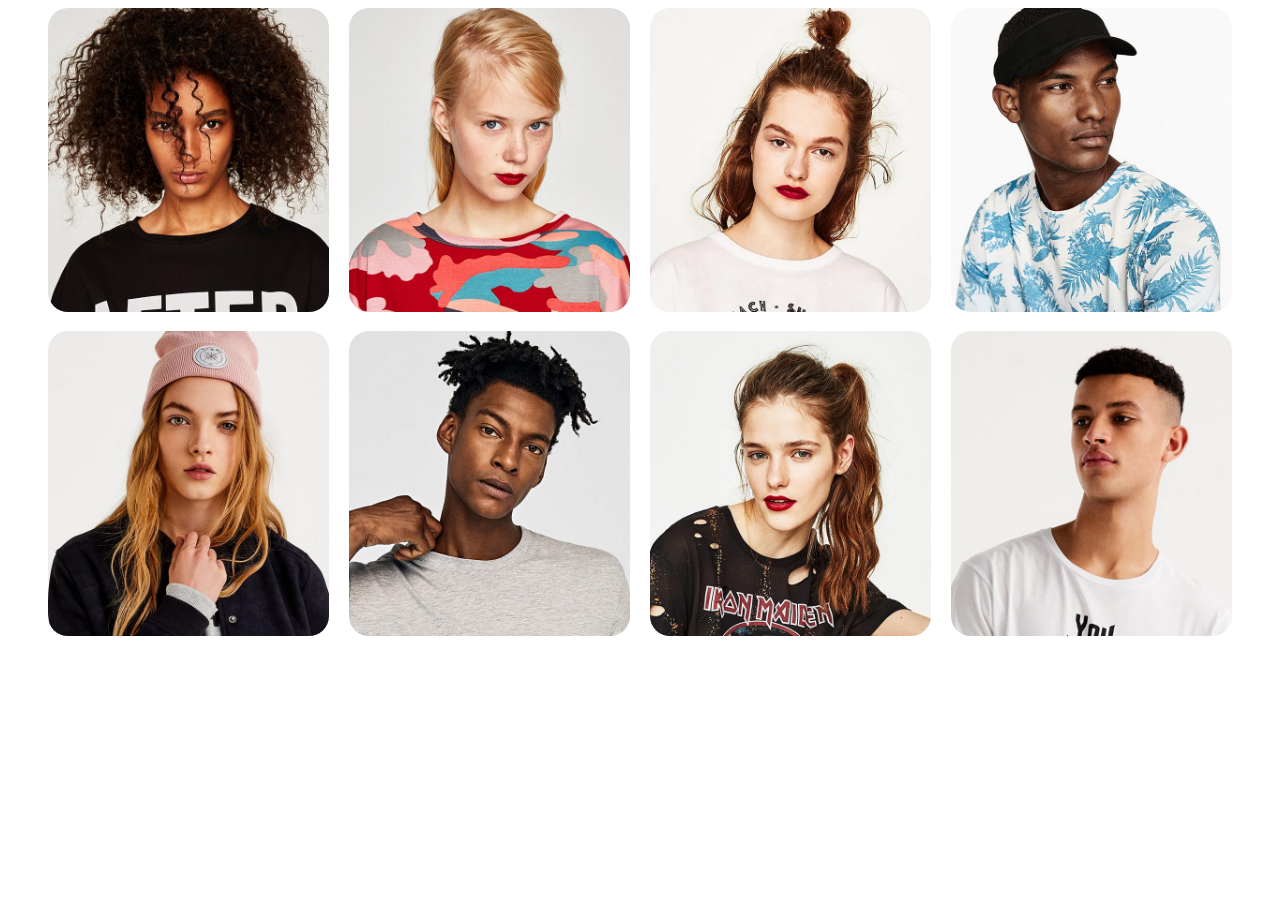
==== team1.html @ a5ee89fe "blog-section" ====
<!DOCTYPE html>
<html lang="en">
<head>
    <meta charset="UTF-8">
    <meta name="viewport" content="width=device-width, initial-scale=1.0">
    <title>Document</title>
    <!-- =========== grid css =========== -->
    <link rel="stylesheet" href="assets/css/grid.css">
    <!-- =========== style css ========== -->
    <link rel="stylesheet" href="assets/css/style.css">
</head>
<body>
    <section class="team-1">
        <div class="container">
            <div class="row">
                <div class="col-lg-3">
                        <div class="team-1__img">
                            <img src="assets/img/team-img1.jpg" alt="image">
                            <div class="team-1__overlay"></div>
                        </div>
                </div>
                <div class="col-lg-3">
                    <div class="team-1__img">
                        <img src="assets/img/team-img2.jpg" alt="image">
                        <div class="team-1__overlay"></div>
                    </div>
                </div>
                <div class="col-lg-3">
                    <div class="team-1__img">
                        <img src="assets/img/team-img3.jpg" alt="image">
                        <div class="team-1__overlay"></div>
                    </div>
                </div>
                <div class="col-lg-3">
                    <div class="team-1__img">
                        <img src="assets/img/team-img4.jpg" alt="image">
                        <div class="team-1__overlay"></div>
                    </div>
                </div>
                <div class="col-lg-3">
                    <div class="team-1__img">
                        <img src="assets/img/team-img5.jpg" alt="image">
                        <div class="team-1__overlay"></div>
                    </div>
                </div>
                <div class="col-lg-3">
                    <div class="team-1__img">
                        <img src="assets/img/team-img6.jpg" alt="image">
                        <div class="team-1__overlay"></div>
                    </div>
                </div>
                <div class="col-lg-3">
                    <div class="team-1__img">
                        <img src="assets/img/team-img7.jpg" alt="image">
                        <div class="team-1__overlay"></div>
                    </div>
                </div>
                <div class="col-lg-3">
                    <div class="team-1__img">
                        <img src="assets/img/team-img8.jpg" alt="image">
                        <div class="team-1__overlay"></div>
                    </div>
                </div>
            </div>
        </div>
    </section>

    <!-- Add your site or application content here  -->
    <!-- jquery min js -->
    <script src="assets/js/code.jquery.com_jquery-1.12.4.min.js"></script>
    <!-- =========== plugin js ========== -->
    <script src="assets/js/plugins.js"></script>
    <!-- =========== main js =========== -->
    <script src="assets/js/main.js"></script>
</body>
</html>
---- assets/css/grid.css ----
.container-fluid,.container{margin-left:auto;margin-right:auto;width:100%;padding-left:40px;padding-right:40px;box-sizing:border-box}.container{max-width:1470px}.row{margin-left:-10px;margin-right:-10px;box-sizing:border-box;font-size:0}.row>*{font-size:1rem}[class^=col-],[class*=" col-"]{display:inline-block;vertical-align:top;width:100%;min-height:1px;padding-left:10px;padding-right:10px;box-sizing:border-box}.col-1{width:8.3333333333%}.col-offset-1{margin-left:8.3333333333%}.col-2{width:16.6666666667%}.col-offset-2{margin-left:16.6666666667%}.col-3{width:25%}.col-offset-3{margin-left:25%}.col-4{width:33.3333333333%}.col-offset-4{margin-left:33.3333333333%}.col-5{width:41.6666666667%}.col-offset-5{margin-left:41.6666666667%}.col-6{width:50%}.col-offset-6{margin-left:50%}.col-7{width:58.3333333333%}.col-offset-7{margin-left:58.3333333333%}.col-8{width:66.6666666667%}.col-offset-8{margin-left:66.6666666667%}.col-9{width:75%}.col-offset-9{margin-left:75%}.col-10{width:83.3333333333%}.col-offset-10{margin-left:83.3333333333%}.col-11{width:91.6666666667%}.col-offset-11{margin-left:91.6666666667%}.col-12{width:100%}.col-offset-12{margin-left:100%}@media(min-width: 600px){.col-sm-offset-0{margin-left:0}.col-sm-1{width:8.3333333333%}.col-sm-offset-1{margin-left:8.3333333333%}.col-sm-2{width:16.6666666667%}.col-sm-offset-2{margin-left:16.6666666667%}.col-sm-3{width:25%}.col-sm-offset-3{margin-left:25%}.col-sm-4{width:33.3333333333%}.col-sm-offset-4{margin-left:33.3333333333%}.col-sm-5{width:41.6666666667%}.col-sm-offset-5{margin-left:41.6666666667%}.col-sm-6{width:50%}.col-sm-offset-6{margin-left:50%}.col-sm-7{width:58.3333333333%}.col-sm-offset-7{margin-left:58.3333333333%}.col-sm-8{width:66.6666666667%}.col-sm-offset-8{margin-left:66.6666666667%}.col-sm-9{width:75%}.col-sm-offset-9{margin-left:75%}.col-sm-10{width:83.3333333333%}.col-sm-offset-10{margin-left:83.3333333333%}.col-sm-11{width:91.6666666667%}.col-sm-offset-11{margin-left:91.6666666667%}.col-sm-12{width:100%}.col-sm-offset-12{margin-left:100%}}@media(min-width: 900px){.col-md-offset-0{margin-left:0}.col-md-1{width:8.3333333333%}.col-md-offset-1{margin-left:8.3333333333%}.col-md-2{width:16.6666666667%}.col-md-offset-2{margin-left:16.6666666667%}.col-md-3{width:25%}.col-md-offset-3{margin-left:25%}.col-md-4{width:33.3333333333%}.col-md-offset-4{margin-left:33.3333333333%}.col-md-5{width:41.6666666667%}.col-md-offset-5{margin-left:41.6666666667%}.col-md-6{width:50%}.col-md-offset-6{margin-left:50%}.col-md-7{width:58.3333333333%}.col-md-offset-7{margin-left:58.3333333333%}.col-md-8{width:66.6666666667%}.col-md-offset-8{margin-left:66.6666666667%}.col-md-9{width:75%}.col-md-offset-9{margin-left:75%}.col-md-10{width:83.3333333333%}.col-md-offset-10{margin-left:83.3333333333%}.col-md-11{width:91.6666666667%}.col-md-offset-11{margin-left:91.6666666667%}.col-md-12{width:100%}.col-md-offset-12{margin-left:100%}}@media(min-width: 1200px){.col-lg-offset-0{margin-left:0}.col-lg-1{width:8.3333333333%}.col-lg-offset-1{margin-left:8.3333333333%}.col-lg-2{width:16.6666666667%}.col-lg-offset-2{margin-left:16.6666666667%}.col-lg-3{width:25%}.col-lg-offset-3{margin-left:25%}.col-lg-4{width:33.3333333333%}.col-lg-offset-4{margin-left:33.3333333333%}.col-lg-5{width:41.6666666667%}.col-lg-offset-5{margin-left:41.6666666667%}.col-lg-6{width:50%}.col-lg-offset-6{margin-left:50%}.col-lg-7{width:58.3333333333%}.col-lg-offset-7{margin-left:58.3333333333%}.col-lg-8{width:66.6666666667%}.col-lg-offset-8{margin-left:66.6666666667%}.col-lg-9{width:75%}.col-lg-offset-9{margin-left:75%}.col-lg-10{width:83.3333333333%}.col-lg-offset-10{margin-left:83.3333333333%}.col-lg-11{width:91.6666666667%}.col-lg-offset-11{margin-left:91.6666666667%}.col-lg-12{width:100%}.col-lg-offset-12{margin-left:100%}}@media(min-width: 1800px){.col-xl-offset-0{margin-left:0}.col-xl-1{width:8.3333333333%}.col-xl-offset-1{margin-left:8.3333333333%}.col-xl-2{width:16.6666666667%}.col-xl-offset-2{margin-left:16.6666666667%}.col-xl-3{width:25%}.col-xl-offset-3{margin-left:25%}.col-xl-4{width:33.3333333333%}.col-xl-offset-4{margin-left:33.3333333333%}.col-xl-5{width:41.6666666667%}.col-xl-offset-5{margin-left:41.6666666667%}.col-xl-6{width:50%}.col-xl-offset-6{margin-left:50%}.col-xl-7{width:58.3333333333%}.col-xl-offset-7{margin-left:58.3333333333%}.col-xl-8{width:66.6666666667%}.col-xl-offset-8{margin-left:66.6666666667%}.col-xl-9{width:75%}.col-xl-offset-9{margin-left:75%}.col-xl-10{width:83.3333333333%}.col-xl-offset-10{margin-left:83.3333333333%}.col-xl-11{width:91.6666666667%}.col-xl-offset-11{margin-left:91.6666666667%}.col-xl-12{width:100%}.col-xl-offset-12{margin-left:100%}}
---- assets/css/style.css ----
.team-1__img {
  position: relative;
  margin-bottom: 15px !important; }
  .team-1__img img {
    border-radius: 20px;
    width: 100% !important; }

.team-1__overlay {
  position: absolute;
  background-color: rgba(72, 27, 174, 0.7);
  border-radius: 20px;
  display: block;
  left: 0;
  top: 0;
  bottom: 0;
  right: 0;
  width: 100%;
  height: 100%;
  z-index: 10;
  opacity: 0;
  transition: opacity .5s; }

.team-1__img:hover .team-1__overlay {
  opacity: 0.5; }

.blog__post__item {
  position: relative;
  transition: .3s; }
  .blog__post__item__img {
    position: relative; }
  .blog__post__item:hover:before {
    opacity: 0.9;
    visibility: visible;
    width: 100%; }
  .blog__post__item__content {
    position: absolute;
    left: 0;
    right: 0;
    top: 50%;
    transform: translateY(-50%);
    padding: 50px;
    z-index: 5;
    text-align: center;
    visibility: hidden; }

.blog__post__item:hover .blog__post__item__content {
  visibility: visible; }

.team-content {
  text-align: center;
  margin-top: -5px;
  padding: 20px; }

.team__name h1 {
  font-size: 2.5em;
  font-weight: 600; }

.team__job span {
  font-size: 1.3rem; }

.blog__icon {
  display: flex;
  text-align: center;
  justify-content: center;
  gap: 10px;
  transition: 0.5s; }

.blog__icon a {
  border-radius: 50%;
  height: 35px;
  width: 35px;
  color: #481bae;
  background-color: #fff;
  display: flex;
  align-items: center;
  justify-content: center;
  transition: .3s;
  text-decoration: none; }

.blog__icon a:hover {
  background-color: #481bae;
  color: #fff; }

.blog__post__item__img:before {
  background-image: linear-gradient(to left, transparent 0%, #111111 100%);
  position: absolute;
  width: 0;
  height: 100%;
  bottom: 0;
  content: '';
  z-index: 2;
  transition: all 0.3s;
  opacity: 0;
  visibility: hidden; }

.blog__post__item__img:hover:before {
  opacity: 0.9;
  visibility: visible;
  width: 100%; }

.blog3__post__item {
  position: relative;
  overflow: hidden; }
  .blog3__post__item__img {
    position: relative; }
  .blog3__post__item__content {
    position: absolute;
    left: 0;
    right: 0;
    top: 0;
    opacity: 0;
    background-color: #222;
    color: #fff;
    transition: all 0.5s;
    transform: translateY(100%);
    height: 100%;
    display: flex;
    flex-direction: column;
    justify-content: center; }
  .blog3__post__item__caption {
    padding: 20px; }
  .blog3__post__item:hover .blog3__post__item__content {
    opacity: 1;
    transform: translateY(0); }
  .blog3__post__item__category {
    margin-bottom: 15px;
    justify-content: flex-start; }
    .blog3__post__item__category a {
      font-size: 14px;
      color: #2f2f2f;
      text-decoration: none;
      font-weight: 400; }
  .blog3__post__item__title {
    line-height: 28px;
    color: #fff;
    margin-bottom: 15px;
    font-size: 19px;
    font-weight: 700;
    text-decoration: none;
    margin-left: 50px; }
    .blog3__post__item__title h3 {
      text-decoration: none; }
  .blog3__post__item__date span {
    color: #fff;
    font-size: 16px;
    font-weight: 400;
    margin-left: 50px;
    margin-bottom: 10px; }

.blog__i {
  display: flex;
  text-align: center;
  justify-content: center;
  gap: 10px;
  transition: 0.5s;
  margin-top: 20px;
  margin-right: 30px; }

.blog__i a {
  border-radius: 50%;
  height: 35px;
  width: 35px;
  color: #481bae;
  background-color: #fff;
  display: flex;
  align-items: center;
  justify-content: center;
  transition: .3s;
  text-decoration: none; }

.blog__i a:hover {
  background-color: #481bae;
  color: #fff; }

.owl-dots {
  display: flex;
  align-items: center;
  justify-content: center;
  gap: 8px;
  position: absolute;
  left: 50%; }

.owl-dot.active {
  background-color: #222 !important; }

.blog .owl-dot {
  width: 15px;
  height: 15px;
  background-color: #ddd;
  display: inline-block;
  border-radius: 100%;
  cursor: pointer;
  margin: 0 2px; }

.swiper-pagination-bullet {
  width: 15px;
  height: 15px; }

.swiper.amySwiper.swiper-initialized.swiper-horizontal.swiper-backface-hidden {
  padding-bottom: 50px; }

.team4 {
  padding: 80px 0; }
  .team4 [class^="col-"],
  .team4 [class*=" col-"] {
    padding-left: 0;
    padding-right: 0; }

.team4__item {
  border: 1px solid #ddd;
  transition: 0.3s;
  background-color: #fff; }
  .team4__item__main {
    padding: 30px 25px; }
  .team4__item__img {
    width: 98px;
    height: 98px;
    border-radius: 100%;
    margin: 0 auto 20px;
    overflow: hidden; }
    .team4__item__img img {
      width: 100%; }
  .team4__item__name h1 {
    font-size: 18px;
    color: #313435;
    font-weight: 500;
    line-height: 1.4;
    margin: 0;
    text-align: center; }
  .team4__item__job {
    text-align: center; }
    .team4__item__job span {
      font-weight: 300;
      color: #6f808a;
      font-size: 14px;
      line-height: 26px;
      text-align: center;
      margin-bottom: 10px; }
  .team4__item__icon {
    display: flex;
    text-align: center;
    justify-content: center;
    gap: 10px;
    transition: 0.4s;
    margin-top: 15px;
    opacity: 0; }
    .team4__item__icon a {
      border-radius: 50%;
      height: 35px;
      width: 35px;
      color: #481bae;
      background-color: #e2e2e2;
      display: flex;
      align-items: center;
      justify-content: center;
      transition: 0.3s;
      text-decoration: none; }
      .team4__item__icon a:hover {
        background-color: #481bae;
        color: #fff; }
  .team4__item:hover .team4__item__icon {
    opacity: 1; }

.team4__item:hover {
  z-index: 999;
  position: relative;
  transform: scale(1.1);
  box-shadow: 0 8px 50px rgba(0, 0, 0, 0.2);
  transition: box-shadow 0.2s ease, transform 0.2s ease, z-index 0s 0.2s ease; }
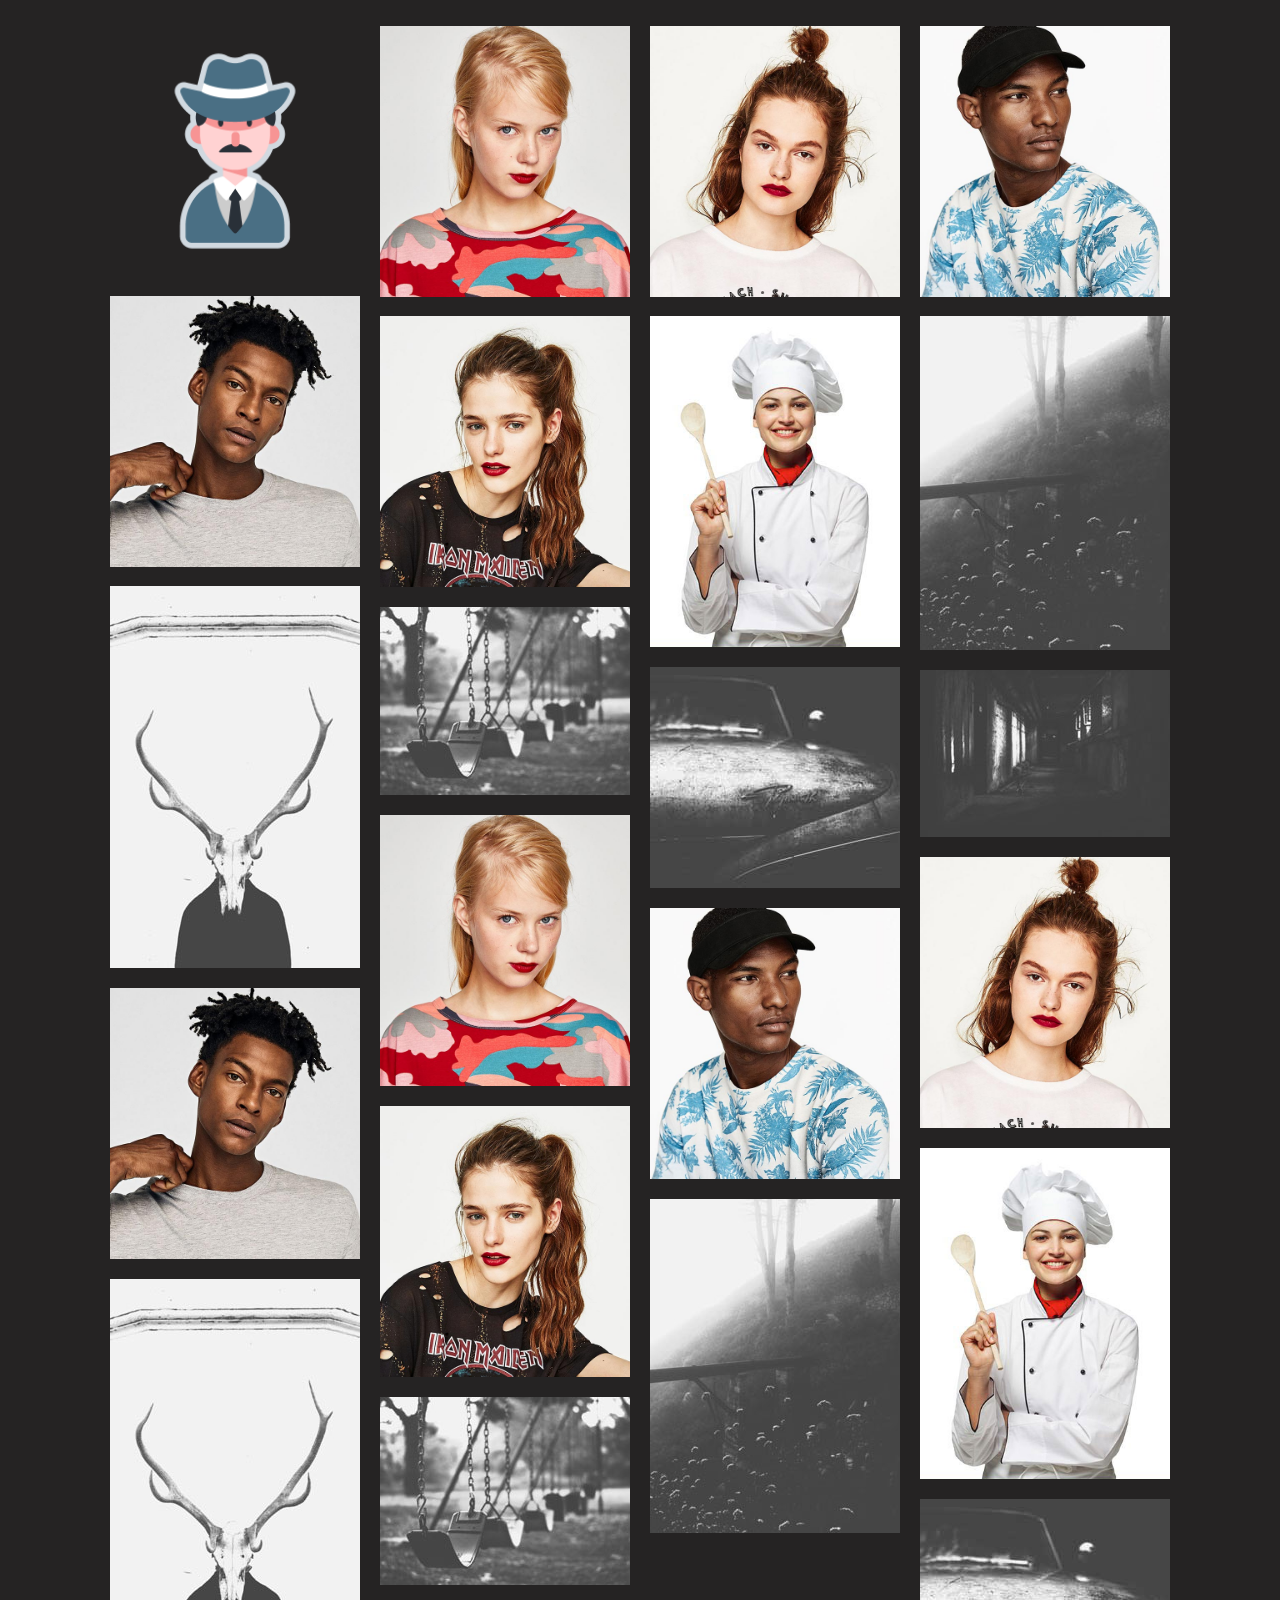
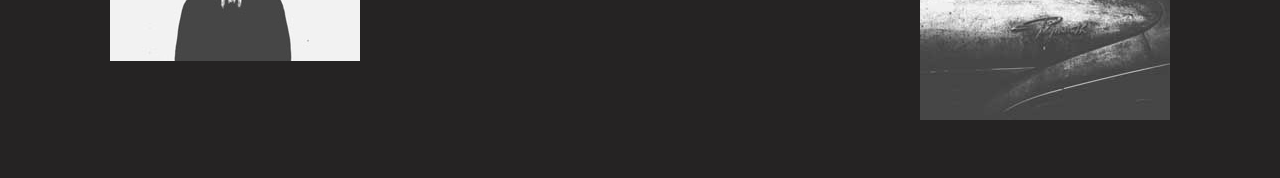
==== commit 498f70b3: "updat-file" ====
--- a/team1.html
+++ b/team1.html
@@ -1,76 +1,472 @@
-<!DOCTYPE html>
-<html lang="en">
-<head>
-    <meta charset="UTF-8">
-    <meta name="viewport" content="width=device-width, initial-scale=1.0">
-    <title>Document</title>
-    <!-- =========== grid css =========== -->
-    <link rel="stylesheet" href="assets/css/grid.css">
-    <!-- =========== style css ========== -->
-    <link rel="stylesheet" href="assets/css/style.css">
-</head>
-<body>
-    <section class="team-1">
-        <div class="container">
-            <div class="row">
-                <div class="col-lg-3">
-                        <div class="team-1__img">
-                            <img src="assets/img/team-img1.jpg" alt="image">
-                            <div class="team-1__overlay"></div>
-                        </div>
-                </div>
-                <div class="col-lg-3">
-                    <div class="team-1__img">
-                        <img src="assets/img/team-img2.jpg" alt="image">
-                        <div class="team-1__overlay"></div>
-                    </div>
-                </div>
-                <div class="col-lg-3">
-                    <div class="team-1__img">
-                        <img src="assets/img/team-img3.jpg" alt="image">
-                        <div class="team-1__overlay"></div>
-                    </div>
-                </div>
-                <div class="col-lg-3">
-                    <div class="team-1__img">
-                        <img src="assets/img/team-img4.jpg" alt="image">
-                        <div class="team-1__overlay"></div>
-                    </div>
-                </div>
-                <div class="col-lg-3">
-                    <div class="team-1__img">
-                        <img src="assets/img/team-img5.jpg" alt="image">
-                        <div class="team-1__overlay"></div>
-                    </div>
-                </div>
-                <div class="col-lg-3">
-                    <div class="team-1__img">
-                        <img src="assets/img/team-img6.jpg" alt="image">
-                        <div class="team-1__overlay"></div>
-                    </div>
-                </div>
-                <div class="col-lg-3">
-                    <div class="team-1__img">
-                        <img src="assets/img/team-img7.jpg" alt="image">
-                        <div class="team-1__overlay"></div>
-                    </div>
-                </div>
-                <div class="col-lg-3">
-                    <div class="team-1__img">
-                        <img src="assets/img/team-img8.jpg" alt="image">
-                        <div class="team-1__overlay"></div>
-                    </div>
-                </div>
-            </div>
-        </div>
-    </section>
-
-    <!-- Add your site or application content here  -->
-    <!-- jquery min js -->
-    <script src="assets/js/code.jquery.com_jquery-1.12.4.min.js"></script>
-    <!-- =========== plugin js ========== -->
-    <script src="assets/js/plugins.js"></script>
-    <!-- =========== main js =========== -->
-    <script src="assets/js/main.js"></script>
-</body>
-</html>+<!DOCTYPE html>
+<html lang="en" class="no-js">
+
+<head>
+	<meta charset="UTF-8" />
+	<meta http-equiv="X-UA-Compatible" content="IE=edge">
+	<meta name="viewport" content="width=device-width, initial-scale=1">
+	<title>Image Grid Effects | Demo 2 | Codrops</title>
+	<meta name="description" content="Effect inspiration for opening an image grid item." />
+	<meta name="keywords" content="image grid, effect, inspiration, css, javascript, animation, masonry" />
+	<meta name="author" content="Codrops" />
+	<link rel="shortcut icon" href="favicon.ico">
+	<link rel="stylesheet" type="text/css" href="popup/css/normalize.css" />
+	<link rel="stylesheet" type="text/css" href="popup/fonts/font-awesome-4.3.0/css/font-awesome.min.css" />
+	<link rel="stylesheet" type="text/css" href="popup/css/demo.css" />
+	<link rel="stylesheet" type="text/css" href="popup/css/style2.css" />
+	<script src="popup/js/modernizr-custom.js"></script>
+</head>
+
+<body>
+	
+	<div class="content">
+		<div class="grid">
+			<div class="grid__item" data-size="1280x857">
+				<a href="assets/img/team1.png" class="img-wrap"><img src="assets/img/team1.png" alt="img06" />
+					<div class="description description--grid">
+						<h3>Mother's Love</h3>
+						<p>Every time you drink a glass of milk or eat a piece of cheese, you harm a mother. Please go vegan. <em>&mdash; Gary L. Francione</em></p>
+						<div class="details">
+							<ul>
+								<li><i class="icon icon-camera"></i><span>Canon PowerShot S95</span></li>
+								<li><i class="icon icon-focal_length"></i><span>22.5mm</span></li>
+								<li><i class="icon icon-aperture"></i><span>&fnof;/5.6</span></li>
+								<li><i class="icon icon-exposure_time"></i><span>1/1000</span></li>
+								<li><i class="icon icon-iso"></i><span>80</span></li>
+							</ul>
+						</div>
+					</div>
+				</a>
+			</div>
+			<div class="grid__item" data-size="1280x1280">
+				<a href="assets/img/team-img2.jpg" class="img-wrap"><img src="assets/img/team-img2.jpg" alt="img07" />
+					<div class="description description--grid">
+						<h3>Silent Killer</h3>
+						<p>Cows’ milk protein may be the single most significant chemical carcinogen to which humans are exposed. <em>&mdash; T. Colin Campbell</em></p>
+						<div class="details">
+							<ul>
+								<li><i class="icon icon-camera"></i><span>Canon PowerShot S95</span></li>
+								<li><i class="icon icon-focal_length"></i><span>22.5mm</span></li>
+								<li><i class="icon icon-aperture"></i><span>&fnof;/5.6</span></li>
+								<li><i class="icon icon-exposure_time"></i><span>1/1000</span></li>
+								<li><i class="icon icon-iso"></i><span>80</span></li>
+							</ul>
+						</div>
+					</div>
+				</a>
+			</div>
+			<div class="grid__item" data-size="1280x853">
+				<a href="assets/img/team-img3.jpg" class="img-wrap"><img src="assets/img/team-img3.jpg" alt="img08" />
+					<div class="description description--grid">
+						<h3>Senseless Suffering</h3>
+						<p>The question is not, 'Can they reason?' nor, 'Can they talk?' but rather, 'Can they suffer?' <em>&mdash; Jeremy Bentham</em></p>
+						<div class="details">
+							<ul>
+								<li><i class="icon icon-camera"></i><span>Canon PowerShot S95</span></li>
+								<li><i class="icon icon-focal_length"></i><span>22.5mm</span></li>
+								<li><i class="icon icon-aperture"></i><span>&fnof;/5.6</span></li>
+								<li><i class="icon icon-exposure_time"></i><span>1/1000</span></li>
+								<li><i class="icon icon-iso"></i><span>80</span></li>
+							</ul>
+						</div>
+					</div>
+				</a>
+			</div>
+			<div class="grid__item" data-size="865x1280">
+				<a href="assets/img/team-img4.jpg" class="img-wrap"><img src="assets/img/team-img4.jpg" alt="img09" />
+					<div class="description description--grid">
+						<h3>Rabbit Intelligence</h3>
+						<p>If a rabbit defined intelligence the way man does, then the most intelligent animal would be a rabbit, followed by the animal most willing to obey the commands of a rabbit. <em>&mdash; Robert Brault</em></p>
+						<div class="details">
+							<ul>
+								<li><i class="icon icon-camera"></i><span>Canon PowerShot S95</span></li>
+								<li><i class="icon icon-focal_length"></i><span>22.5mm</span></li>
+								<li><i class="icon icon-aperture"></i><span>&fnof;/5.6</span></li>
+								<li><i class="icon icon-exposure_time"></i><span>1/1000</span></li>
+								<li><i class="icon icon-iso"></i><span>80</span></li>
+							</ul>
+						</div>
+					</div>
+				</a>
+			</div>
+			<div class="grid__item" data-size="1280x1280">
+				<a href="assets/img/team-img6.jpg" class="img-wrap"><img src="assets/img/team-img6.jpg" alt="img10" />
+					<div class="description description--grid">
+						<h3>Friendly Terms</h3>
+						<p>Man is the only animal that can remain on friendly terms with the victims he intends to eat until he eats them. <em>&mdash; Samuel Butler</em></p>
+						<div class="details">
+							<ul>
+								<li><i class="icon icon-camera"></i><span>Canon PowerShot S95</span></li>
+								<li><i class="icon icon-focal_length"></i><span>22.5mm</span></li>
+								<li><i class="icon icon-aperture"></i><span>&fnof;/5.6</span></li>
+								<li><i class="icon icon-exposure_time"></i><span>1/1000</span></li>
+								<li><i class="icon icon-iso"></i><span>80</span></li>
+							</ul>
+						</div>
+					</div>
+				</a>
+			</div>
+			<div class="grid__item" data-size="1280x850">
+				<a href="assets/img/team-img7.jpg" class="img-wrap"><img src="assets/img/team-img7.jpg" alt="img11" />
+					<div class="description description--grid">
+						<h3>Murder of Men</h3>
+						<p>The time will come when men such as I will look upon the murder of animals as they now look upon the murder of men.<em>&mdash; Leonardo Da Vinci</em></p>
+						<div class="details">
+							<ul>
+								<li><i class="icon icon-camera"></i><span>Canon PowerShot S95</span></li>
+								<li><i class="icon icon-focal_length"></i><span>22.5mm</span></li>
+								<li><i class="icon icon-aperture"></i><span>&fnof;/5.6</span></li>
+								<li><i class="icon icon-exposure_time"></i><span>1/1000</span></li>
+								<li><i class="icon icon-iso"></i><span>80</span></li>
+							</ul>
+						</div>
+					</div>
+				</a>
+			</div>
+			<div class="grid__item" data-size="1280x853">
+				<a href="assets/img/team5-img2.jpg" class="img-wrap"><img src="assets/img/team5-img2.jpg" alt="img01" />
+					<div class="description description--grid">
+						<h3>Highest Ethics</h3>
+						<p>Non-violence leads to the highest ethics, which is the goal of all evolution. Until we stop harming all other living beings, we are still savages <em>&mdash; Thomas Edison</em></p>
+						<div class="details">
+							<ul>
+								<li><i class="icon icon-camera"></i><span>Canon PowerShot S95</span></li>
+								<li><i class="icon icon-focal_length"></i><span>22.5mm</span></li>
+								<li><i class="icon icon-aperture"></i><span>&fnof;/5.6</span></li>
+								<li><i class="icon icon-exposure_time"></i><span>1/1000</span></li>
+								<li><i class="icon icon-iso"></i><span>80</span></li>
+							</ul>
+						</div>
+					</div>
+				</a>
+			</div>
+			<div class="grid__item" data-size="958x1280">
+				<a href="img/original/2.jpg" class="img-wrap"><img src="img/thumbs/2.jpg" alt="img02" />
+					<div class="description description--grid">
+						<h3>Pleasure, Amusement &amp; Convenience</h3>
+						<p>We do not need to eat animals, wear animals, or use animals for entertainment purposes, and our only defense of these uses is our pleasure, amusement, and convenience.<em>&mdash; Gary L. Francione</em></p>
+						<div class="details">
+							<ul>
+								<li><i class="icon icon-camera"></i><span>Canon PowerShot S95</span></li>
+								<li><i class="icon icon-focal_length"></i><span>22.5mm</span></li>
+								<li><i class="icon icon-aperture"></i><span>&fnof;/5.6</span></li>
+								<li><i class="icon icon-exposure_time"></i><span>1/1000</span></li>
+								<li><i class="icon icon-iso"></i><span>80</span></li>
+							</ul>
+						</div>
+					</div>
+				</a>
+			</div>
+			<div class="grid__item" data-size="837x1280">
+				<a href="img/original/3.jpg" class="img-wrap"><img src="img/thumbs/3.jpg" alt="img03" />
+					<div class="description description--grid">
+						<h3>Dinner</h3>
+						<p>We all love animals. Why do we call some 'pets' and others 'dinner'? <em>&mdash; K.D. Lang</em></p>
+						<div class="details">
+							<ul>
+								<li><i class="icon icon-camera"></i><span>Canon PowerShot S95</span></li>
+								<li><i class="icon icon-focal_length"></i><span>22.5mm</span></li>
+								<li><i class="icon icon-aperture"></i><span>&fnof;/5.6</span></li>
+								<li><i class="icon icon-exposure_time"></i><span>1/1000</span></li>
+								<li><i class="icon icon-iso"></i><span>80</span></li>
+							</ul>
+						</div>
+					</div>
+				</a>
+			</div>
+			<div class="grid__item" data-size="1280x961">
+				<a href="img/original/4.jpg" class="img-wrap"><img src="img/thumbs/4.jpg" alt="img04" />
+					<div class="description description--grid">
+						<h3>Appetite or Suffering?</h3>
+						<p>Could you look an animal in the eyes and say to it, 'My appetite is more important than your suffering'? <em>&mdash; Moby</em></p>
+						<div class="details">
+							<ul>
+								<li><i class="icon icon-camera"></i><span>Canon PowerShot S95</span></li>
+								<li><i class="icon icon-focal_length"></i><span>22.5mm</span></li>
+								<li><i class="icon icon-aperture"></i><span>&fnof;/5.6</span></li>
+								<li><i class="icon icon-exposure_time"></i><span>1/1000</span></li>
+								<li><i class="icon icon-iso"></i><span>80</span></li>
+							</ul>
+						</div>
+					</div>
+				</a>
+			</div>
+			<div class="grid__item" data-size="1280x1131">
+				<a href="img/original/5.jpg" class="img-wrap"><img src="img/thumbs/5.jpg" alt="img05" />
+					<div class="description description--grid">
+						<h3>The Corpse</h3>
+						<p>Recognize meat for what it really is: the antibiotic- and pesticide-laden corpse of a tortured animal. <em>&mdash; Ingrid Newkirk</em></p>
+						<div class="details">
+							<ul>
+								<li><i class="icon icon-camera"></i><span>Canon PowerShot S95</span></li>
+								<li><i class="icon icon-focal_length"></i><span>22.5mm</span></li>
+								<li><i class="icon icon-aperture"></i><span>&fnof;/5.6</span></li>
+								<li><i class="icon icon-exposure_time"></i><span>1/1000</span></li>
+								<li><i class="icon icon-iso"></i><span>80</span></li>
+							</ul>
+						</div>
+					</div>
+				</a>
+			</div>
+			<div class="grid__item" data-size="1280x857">
+				<a href="img/original/6.jpg" class="img-wrap"><img src="img/thumbs/6.jpg" alt="img06" />
+					<div class="description description--grid">
+						<h3>Mother's Love</h3>
+						<p>Every time you drink a glass of milk or eat a piece of cheese, you harm a mother. Please go vegan. <em>&mdash; Gary L. Francione</em></p>
+						<div class="details">
+							<ul>
+								<li><i class="icon icon-camera"></i><span>Canon PowerShot S95</span></li>
+								<li><i class="icon icon-focal_length"></i><span>22.5mm</span></li>
+								<li><i class="icon icon-aperture"></i><span>&fnof;/5.6</span></li>
+								<li><i class="icon icon-exposure_time"></i><span>1/1000</span></li>
+								<li><i class="icon icon-iso"></i><span>80</span></li>
+							</ul>
+						</div>
+					</div>
+				</a>
+			</div>
+			<div class="grid__item" data-size="1280x1280">
+				<a href="assets/img/team-img2.jpg" class="img-wrap"><img src="assets/img/team-img2.jpg" alt="img07" />
+					<div class="description description--grid">
+						<h3>Silent Killer</h3>
+						<p>Cows’ milk protein may be the single most significant chemical carcinogen to which humans are exposed. <em>&mdash; T. Colin Campbell</em></p>
+						<div class="details">
+							<ul>
+								<li><i class="icon icon-camera"></i><span>Canon PowerShot S95</span></li>
+								<li><i class="icon icon-focal_length"></i><span>22.5mm</span></li>
+								<li><i class="icon icon-aperture"></i><span>&fnof;/5.6</span></li>
+								<li><i class="icon icon-exposure_time"></i><span>1/1000</span></li>
+								<li><i class="icon icon-iso"></i><span>80</span></li>
+							</ul>
+						</div>
+					</div>
+				</a>
+			</div>
+			<div class="grid__item" data-size="1280x853">
+				<a href="assets/img/team-img3.jpg" class="img-wrap"><img src="assets/img/team-img3.jpg" alt="img08" />
+					<div class="description description--grid">
+						<h3>Senseless Suffering</h3>
+						<p>The question is not, 'Can they reason?' nor, 'Can they talk?' but rather, 'Can they suffer?' <em>&mdash; Jeremy Bentham</em></p>
+						<div class="details">
+							<ul>
+								<li><i class="icon icon-camera"></i><span>Canon PowerShot S95</span></li>
+								<li><i class="icon icon-focal_length"></i><span>22.5mm</span></li>
+								<li><i class="icon icon-aperture"></i><span>&fnof;/5.6</span></li>
+								<li><i class="icon icon-exposure_time"></i><span>1/1000</span></li>
+								<li><i class="icon icon-iso"></i><span>80</span></li>
+							</ul>
+						</div>
+					</div>
+				</a>
+			</div>
+			<div class="grid__item" data-size="865x1280">
+				<a href="assets/img/team-img4.jpg" class="img-wrap"><img src="assets/img/team-img4.jpg" alt="img09" />
+					<div class="description description--grid">
+						<h3>Rabbit Intelligence</h3>
+						<p>If a rabbit defined intelligence the way man does, then the most intelligent animal would be a rabbit, followed by the animal most willing to obey the commands of a rabbit. <em>&mdash; Robert Brault</em></p>
+						<div class="details">
+							<ul>
+								<li><i class="icon icon-camera"></i><span>Canon PowerShot S95</span></li>
+								<li><i class="icon icon-focal_length"></i><span>22.5mm</span></li>
+								<li><i class="icon icon-aperture"></i><span>&fnof;/5.6</span></li>
+								<li><i class="icon icon-exposure_time"></i><span>1/1000</span></li>
+								<li><i class="icon icon-iso"></i><span>80</span></li>
+							</ul>
+						</div>
+					</div>
+				</a>
+			</div>
+			<div class="grid__item" data-size="1280x1280">
+				<a href="assets/img/team-img6.jpg" class="img-wrap"><img src="assets/img/team-img6.jpg" alt="img10" />
+					<div class="description description--grid">
+						<h3>Friendly Terms</h3>
+						<p>Man is the only animal that can remain on friendly terms with the victims he intends to eat until he eats them. <em>&mdash; Samuel Butler</em></p>
+						<div class="details">
+							<ul>
+								<li><i class="icon icon-camera"></i><span>Canon PowerShot S95</span></li>
+								<li><i class="icon icon-focal_length"></i><span>22.5mm</span></li>
+								<li><i class="icon icon-aperture"></i><span>&fnof;/5.6</span></li>
+								<li><i class="icon icon-exposure_time"></i><span>1/1000</span></li>
+								<li><i class="icon icon-iso"></i><span>80</span></li>
+							</ul>
+						</div>
+					</div>
+				</a>
+			</div>
+			<div class="grid__item" data-size="1280x850">
+				<a href="assets/img/team-img7.jpg" class="img-wrap"><img src="assets/img/team-img7.jpg" alt="img11" />
+					<div class="description description--grid">
+						<h3>Murder of Men</h3>
+						<p>The time will come when men such as I will look upon the murder of animals as they now look upon the murder of men.<em>&mdash; Leonardo Da Vinci</em></p>
+						<div class="details">
+							<ul>
+								<li><i class="icon icon-camera"></i><span>Canon PowerShot S95</span></li>
+								<li><i class="icon icon-focal_length"></i><span>22.5mm</span></li>
+								<li><i class="icon icon-aperture"></i><span>&fnof;/5.6</span></li>
+								<li><i class="icon icon-exposure_time"></i><span>1/1000</span></li>
+								<li><i class="icon icon-iso"></i><span>80</span></li>
+							</ul>
+						</div>
+					</div>
+				</a>
+			</div>
+			<div class="grid__item" data-size="1280x853">
+				<a href="assets/img/team5-img2.jpg" class="img-wrap"><img src="assets/img/team5-img2.jpg" alt="img01" />
+					<div class="description description--grid">
+						<h3>Highest Ethics</h3>
+						<p>Non-violence leads to the highest ethics, which is the goal of all evolution. Until we stop harming all other living beings, we are still savages <em>&mdash; Thomas Edison</em></p>
+						<div class="details">
+							<ul>
+								<li><i class="icon icon-camera"></i><span>Canon PowerShot S95</span></li>
+								<li><i class="icon icon-focal_length"></i><span>22.5mm</span></li>
+								<li><i class="icon icon-aperture"></i><span>&fnof;/5.6</span></li>
+								<li><i class="icon icon-exposure_time"></i><span>1/1000</span></li>
+								<li><i class="icon icon-iso"></i><span>80</span></li>
+							</ul>
+						</div>
+					</div>
+				</a>
+			</div>
+			<div class="grid__item" data-size="958x1280">
+				<a href="img/original/2.jpg" class="img-wrap"><img src="img/thumbs/2.jpg" alt="img02" />
+					<div class="description description--grid">
+						<h3>Pleasure, Amusement &amp; Convenience</h3>
+						<p>We do not need to eat animals, wear animals, or use animals for entertainment purposes, and our only defense of these uses is our pleasure, amusement, and convenience.<em>&mdash; Gary L. Francione</em></p>
+						<div class="details">
+							<ul>
+								<li><i class="icon icon-camera"></i><span>Canon PowerShot S95</span></li>
+								<li><i class="icon icon-focal_length"></i><span>22.5mm</span></li>
+								<li><i class="icon icon-aperture"></i><span>&fnof;/5.6</span></li>
+								<li><i class="icon icon-exposure_time"></i><span>1/1000</span></li>
+								<li><i class="icon icon-iso"></i><span>80</span></li>
+							</ul>
+						</div>
+					</div>
+				</a>
+			</div>
+			<div class="grid__item" data-size="837x1280">
+				<a href="img/original/3.jpg" class="img-wrap"><img src="img/thumbs/3.jpg" alt="img03" />
+					<div class="description description--grid">
+						<h3>Dinner</h3>
+						<p>We all love animals. Why do we call some 'pets' and others 'dinner'? <em>&mdash; K.D. Lang</em></p>
+						<div class="details">
+							<ul>
+								<li><i class="icon icon-camera"></i><span>Canon PowerShot S95</span></li>
+								<li><i class="icon icon-focal_length"></i><span>22.5mm</span></li>
+								<li><i class="icon icon-aperture"></i><span>&fnof;/5.6</span></li>
+								<li><i class="icon icon-exposure_time"></i><span>1/1000</span></li>
+								<li><i class="icon icon-iso"></i><span>80</span></li>
+							</ul>
+						</div>
+					</div>
+				</a>
+			</div>
+			<div class="grid__item" data-size="1280x961">
+				<a href="img/original/4.jpg" class="img-wrap"><img src="img/thumbs/4.jpg" alt="img04" />
+					<div class="description description--grid">
+						<h3>Appetite or Suffering?</h3>
+						<p>Could you look an animal in the eyes and say to it, 'My appetite is more important than your suffering'? <em>&mdash; Moby</em></p>
+						<div class="details">
+							<ul>
+								<li><i class="icon icon-camera"></i><span>Canon PowerShot S95</span></li>
+								<li><i class="icon icon-focal_length"></i><span>22.5mm</span></li>
+								<li><i class="icon icon-aperture"></i><span>&fnof;/5.6</span></li>
+								<li><i class="icon icon-exposure_time"></i><span>1/1000</span></li>
+								<li><i class="icon icon-iso"></i><span>80</span></li>
+							</ul>
+						</div>
+					</div>
+				</a>
+			</div>
+			<div class="grid__item" data-size="1280x1131">
+				<a href="img/original/5.jpg" class="img-wrap"><img src="img/thumbs/5.jpg" alt="img05" />
+					<div class="description description--grid">
+						<h3>The Corpse</h3>
+						<p>Recognize meat for what it really is: the antibiotic- and pesticide-laden corpse of a tortured animal. <em>&mdash; Ingrid Newkirk</em></p>
+						<div class="details">
+							<ul>
+								<li><i class="icon icon-camera"></i><span>Canon PowerShot S95</span></li>
+								<li><i class="icon icon-focal_length"></i><span>22.5mm</span></li>
+								<li><i class="icon icon-aperture"></i><span>&fnof;/5.6</span></li>
+								<li><i class="icon icon-exposure_time"></i><span>1/1000</span></li>
+								<li><i class="icon icon-iso"></i><span>80</span></li>
+							</ul>
+						</div>
+					</div>
+				</a>
+			</div>
+		</div>
+		<!-- /grid -->
+		<div class="preview">
+			<button class="action action--close"><i class="fa fa-times"></i><span class="text-hidden">Close</span></button>
+			<div class="description description--preview"></div>
+		</div>
+		<!-- /preview -->
+	</div>
+	<!-- /content -->
+	<!-- /container -->
+	<script src="popup/js/imagesloaded.pkgd.min.js"></script>
+	<script src="popup/js/masonry.pkgd.min.js"></script>
+	<script src="popup/js/classie.js"></script>
+	<script src="popup/js/main.js"></script>
+	<script>
+		(function() {
+			var support = { transitions: Modernizr.csstransitions },
+				// transition end event name
+				transEndEventNames = { 'WebkitTransition': 'webkitTransitionEnd', 'MozTransition': 'transitionend', 'OTransition': 'oTransitionEnd', 'msTransition': 'MSTransitionEnd', 'transition': 'transitionend' },
+				transEndEventName = transEndEventNames[ Modernizr.prefixed( 'transition' ) ],
+				onEndTransition = function( el, callback ) {
+					var onEndCallbackFn = function( ev ) {
+						if( support.transitions ) {
+							if( ev.target != this ) return;
+							this.removeEventListener( transEndEventName, onEndCallbackFn );
+						}
+						if( callback && typeof callback === 'function' ) { callback.call(this); }
+					};
+					if( support.transitions ) {
+						el.addEventListener( transEndEventName, onEndCallbackFn );
+					}
+					else {
+						onEndCallbackFn();
+					}
+				};
+
+			new GridFx(document.querySelector('.grid'), {
+				imgPosition : {
+					x : -0.5,
+					y : 1
+				},
+				onOpenItem : function(instance, item) {
+					instance.items.forEach(function(el) {
+						if(item != el) {
+							var delay = Math.floor(Math.random() * 50);
+							el.style.WebkitTransition = 'opacity .5s ' + delay + 'ms cubic-bezier(.7,0,.3,1), -webkit-transform .5s ' + delay + 'ms cubic-bezier(.7,0,.3,1)';
+							el.style.transition = 'opacity .5s ' + delay + 'ms cubic-bezier(.7,0,.3,1), transform .5s ' + delay + 'ms cubic-bezier(.7,0,.3,1)';
+							el.style.WebkitTransform = 'scale3d(0.1,0.1,1)';
+							el.style.transform = 'scale3d(0.1,0.1,1)';
+							el.style.opacity = 0;
+						}
+					});
+				},
+				onCloseItem : function(instance, item) {
+					instance.items.forEach(function(el) {
+						if(item != el) {
+							el.style.WebkitTransition = 'opacity .4s, -webkit-transform .4s';
+							el.style.transition = 'opacity .4s, transform .4s';
+							el.style.WebkitTransform = 'scale3d(1,1,1)';
+							el.style.transform = 'scale3d(1,1,1)';
+							el.style.opacity = 1;
+
+							onEndTransition(el, function() {
+								el.style.transition = 'none';
+								el.style.WebkitTransform = 'none';
+							});
+						}
+					});
+				}
+			});
+		})();
+	</script>
+</body>
+
+</html>
--- a/popup/css/demo.css
+++ b/popup/css/demo.css
@@ -0,0 +1,217 @@
+@font-face {
+	font-weight: normal;
+	font-style: normal;
+	font-family: 'codropsicons';
+	src: url("../fonts/codropsicons/codropsicons.eot");
+	src: url("../fonts/codropsicons/codropsicons.eot?#iefix") format("embedded-opentype"), url("../fonts/codropsicons/codropsicons.woff") format("woff"), url("../fonts/codropsicons/codropsicons.ttf") format("truetype"), url("../fonts/codropsicons/codropsicons.svg#codropsicons") format("svg");
+}
+
+@font-face {
+	font-family: 'camera-icons';
+	src: url("../fonts/camera-icons/camera-icons.eot?7h6q4p");
+	src: url("../fonts/camera-icons/camera-icons.eot?#iefix7h6q4p") format("embedded-opentype"), url("../fonts/camera-icons/camera-icons.woff?7h6q4p") format("woff"), url("../fonts/camera-icons/camera-icons.ttf?7h6q4p") format("truetype"), url("../fonts/camera-icons/camera-icons.svg?7h6q4p#camera-icons") format("svg");
+	font-weight: normal;
+	font-style: normal;
+}
+
+*,
+*:after,
+*:before {
+	-webkit-box-sizing: border-box;
+	box-sizing: border-box;
+}
+
+.clearfix:before,
+.clearfix:after {
+	display: table;
+	content: '';
+}
+
+.clearfix:after {
+	clear: both;
+}
+
+body {
+	font-family: "Avenir Next", Avenir, 'Helvetica Neue', 'Lato', 'Segoe UI', Helvetica, Arial, sans-serif;
+	color: #fff;
+	background: #252323;
+	-webkit-font-smoothing: antialiased;
+	-moz-osx-font-smoothing: grayscale;
+	overflow-y: scroll;
+	overflow-x: hidden;
+	width: 100vw;
+}
+
+a {
+	outline: none;
+	color: #77d45b;
+	text-decoration: none;
+}
+
+a:hover,
+a:focus {
+	color: #fff;
+}
+
+button:focus {
+	outline: none;
+}
+
+.hidden {
+	position: absolute;
+	overflow: hidden;
+	width: 0;
+	height: 0;
+	pointer-events: none;
+}
+
+
+/* Header */
+
+.codrops-header {
+	padding: 2em 1em 4em;
+	text-align: center;
+}
+
+.codrops-header h1 {
+	margin: 0.5em 0 0;
+	letter-spacing: -1px;
+	font-size: 3em;
+	line-height: 1;
+	font-weight: normal;
+}
+
+.codrops-header h1 span {
+	display: block;
+	padding: 0.5em 0 1em;
+	color: #999;
+	font-weight: normal;
+	font-size: 0.45em;
+	letter-spacing: 0;
+}
+
+
+/* Top Navigation Style */
+
+.codrops-links {
+	position: relative;
+	display: inline-block;
+	text-align: center;
+	white-space: nowrap;
+}
+
+.codrops-links::after {
+	position: absolute;
+	top: 0;
+	left: 50%;
+	width: 1px;
+	height: 100%;
+	background: rgba(255, 255, 255, 0.1);
+	content: '';
+	-webkit-transform: rotate3d(0, 0, 1, 22.5deg);
+	transform: rotate3d(0, 0, 1, 22.5deg);
+}
+
+.codrops-icon {
+	display: inline-block;
+	margin: 0.5em;
+	padding: 0em 0;
+	width: 1.5em;
+	text-decoration: none;
+}
+
+.codrops-icon span {
+	display: none;
+}
+
+.codrops-icon:before {
+	margin: 0 5px;
+	text-transform: none;
+	font-weight: normal;
+	font-style: normal;
+	font-variant: normal;
+	font-family: 'codropsicons';
+	line-height: 1;
+	speak: none;
+	-webkit-font-smoothing: antialiased;
+}
+
+.codrops-icon--drop:before {
+	content: "\e001";
+}
+
+.codrops-icon--prev:before {
+	content: "\e004";
+}
+
+
+/* Demo links */
+
+.codrops-demos {
+	margin: 2em 0 0;
+}
+
+.codrops-demos a {
+	display: inline-block;
+	margin: 0 0.5em;
+}
+
+.codrops-demos a.current-demo {
+	color: #fff;
+}
+
+
+/* Content */
+
+.content {
+	padding: 1em 0 3em;
+	max-width: 1080px;
+	margin: 0 auto;
+}
+
+
+/* Related demos */
+
+.content--related {
+	text-align: center;
+	font-weight: bold;
+	padding: 0 1em;
+}
+
+.media-item {
+	display: inline-block;
+	padding: 1em;
+	vertical-align: top;
+	-webkit-transition: color 0.3s;
+	transition: color 0.3s;
+}
+
+.media-item__img {
+	max-width: 100%;
+	opacity: 0.3;
+	-webkit-transition: opacity 0.3s;
+	transition: opacity 0.3s;
+}
+
+.media-item:hover .media-item__img,
+.media-item:focus .media-item__img {
+	opacity: 1;
+}
+
+.media-item__title {
+	margin: 0;
+	padding: 0.5em;
+	font-size: 1em;
+}
+
+@media screen and (max-width: 50em) {
+	.codrops-header {
+		padding: 2em 5%;
+	}
+}
+
+@media screen and (max-width: 40em) {
+	.codrops-header h1 {
+		font-size: 2.15em;
+	}
+}
--- a/popup/css/style2.css
+++ b/popup/css/style2.css
@@ -0,0 +1,352 @@
+.grid {
+	position: relative;
+	margin: 0 auto;
+}
+
+.js .grid::after {
+	content: '';
+	position: absolute;
+	width: 100%;
+	height: 100%;
+	top: 0;
+	left: 0;
+	pointer-events: none;
+	background: #252323 url(../img/loading.svg) no-repeat 50% 75px;
+	background-size: 60px auto;
+	-webkit-transition: opacity 0.3s;
+	transition: opacity 0.3s;
+}
+
+.js .grid--loaded::after {
+	opacity: 0;
+}
+
+.grid__item {
+	width: 270px;
+	padding: 10px;
+}
+
+.grid__item--current {
+	opacity: 0 !important;
+}
+
+.img-wrap {
+	display: block;
+}
+
+.img-wrap:focus,
+.img-wrap:hover {
+	outline: none;
+}
+
+.img-wrap img {
+	display: block;
+	max-width: 100%;
+}
+
+.preview {
+	position: fixed;
+	z-index: 1000;
+	top: 0;
+	left: 0;
+	display: -ms-flex;
+	display: -webkit-flex;
+	display: flex;
+	-ms-flex-pack: center;
+	-webkit-justify-content: center;
+	justify-content: center;
+	-ms-flex-line-pack: center;
+	-webkit-align-content: center;
+	align-content: center;
+	-ms-flex-align: center;
+	-webkit-align-items: center;
+	align-items: center;
+	width: 50%;
+	height: 100%;
+	pointer-events: none;
+}
+
+.preview::before {
+	content: '';
+	position: fixed;
+	top: 0;
+	left: 0;
+	width: 100%;
+	height: 100%;
+	opacity: 0;
+	background: #1f1d1d;
+	-webkit-transition: opacity 0.6s;
+	transition: opacity 0.6s;
+}
+
+.preview--open {
+	pointer-events: auto;
+}
+
+.preview--open::before {
+	opacity: 1;
+}
+
+.clone {
+	position: fixed;
+	z-index: 110;
+	-webkit-transition: -webkit-transform 0.5s;
+	transition: transform 0.5s;
+	-webkit-backface-visibility: hidden;
+}
+
+.original {
+	position: relative;
+	z-index: 120;
+	display: block;
+	object-fit: contain;
+	-webkit-transition: opacity 0.2s;
+	transition: opacity 0.2s;
+	-webkit-backface-visibility: hidden;
+}
+
+.preview--open .animate {
+	/* open */
+	-webkit-transition: -webkit-transform 0.6s, opacity 0.2s;
+	transition: transform 0.6s, opacity 0.2s;
+}
+
+.animate {
+	/* close */
+	-webkit-transition: -webkit-transform 0.3s, opacity 0.2s;
+	transition: transform 0.3s, opacity 0.2s;
+}
+
+.description {
+	color: #fff;
+}
+
+.js .description--grid {
+	display: none;
+}
+
+.description--preview {
+	font-size: 2em;
+	position: absolute;
+	z-index: 140;
+	width: 100%;
+	left: 100%;
+	top: 0;
+	height: 100%;
+	padding: 0 1em;
+	display: -ms-flex;
+	display: -webkit-flex;
+	display: flex;
+	-ms-flex-direction: column;
+	-webkit-flex-direction: column;
+	flex-direction: column;
+	-ms-flex-pack: center;
+	-webkit-justify-content: center;
+	justify-content: center;
+	-ms-flex-align: start;
+	-webkit-align-items: flex-start;
+	align-items: flex-start;
+	opacity: 0;
+	-webkit-transition: opacity 1s, -webkit-transform 1s;
+	transition: opacity 1s, transform 1s;
+	-webkit-transition-timing-function: cubic-bezier(0.2, 1, 0.3, 1);
+	transition-timing-function: cubic-bezier(0.2, 1, 0.3, 1);
+	-webkit-transform: translate3d(0, 30px, 0);
+	transform: translate3d(0, 30px, 0);
+}
+
+.preview--open .description--preview {
+	opacity: 1;
+	-webkit-transition-delay: 0.2s;
+	transition-delay: 0.2s;
+	-webkit-transform: translate3d(0, 0, 0);
+	transform: translate3d(0, 0, 0);
+}
+
+.description--preview h3 {
+	font-weight: normal;
+	margin: 0;
+}
+
+.description--preview p {
+	font-size: 0.65em;
+	max-width: 100%;
+}
+
+.description--preview p em {
+	color: #5D5D5D;
+	display: block;
+	padding: 0.4em 0 0 0;
+}
+
+
+/* Details */
+
+.details {
+	max-width: 100%;
+	/* IE 10-11 bug flexbox */
+}
+
+.details ul {
+	line-height: 1;
+	position: relative;
+	margin: 0;
+	padding: 0;
+	list-style: none;
+}
+
+.details ul li {
+	font-size: 0.5em;
+	position: relative;
+	display: inline-block;
+	margin: 0 1em 0 0;
+	padding: 0.15em 0;
+	white-space: nowrap;
+	opacity: 0;
+	color: #9d9d9d;
+	-webkit-transition: -webkit-transform 1s, opacity 1s;
+	transition: transform 1s, opacity 1s;
+	-webkit-transition-timing-function: cubic-bezier(0.2, 1, 0.3, 1);
+	transition-timing-function: cubic-bezier(0.2, 1, 0.3, 1);
+	-webkit-transform: translate3d(0, 20px, 0);
+	transform: translate3d(0, 20px, 0);
+}
+
+.preview--open .details ul li {
+	opacity: 1;
+	-webkit-transform: translate3d(0, 0, 0);
+	transform: translate3d(0, 0, 0);
+}
+
+.preview--open .details ul li:nth-child(1) {
+	-webkit-transition-delay: 0.2s;
+	transition-delay: 0.2s;
+}
+
+.preview--open .details ul li:nth-child(2) {
+	-webkit-transition-delay: 0.3s;
+	transition-delay: 0.3s;
+}
+
+.preview--open .details ul li:nth-child(3) {
+	-webkit-transition-delay: 0.4s;
+	transition-delay: 0.4s;
+}
+
+.preview--open .details ul li:nth-child(4) {
+	-webkit-transition-delay: 0.5s;
+	transition-delay: 0.5s;
+}
+
+.preview--open .details ul li:nth-child(5) {
+	-webkit-transition-delay: 0.6s;
+	transition-delay: 0.6s;
+}
+
+.details ul li:first-child {
+	font-weight: bold;
+	color: #909090;
+}
+
+.icon {
+	font-family: 'camera-icons';
+	font-weight: normal;
+	font-style: normal;
+	font-variant: normal;
+	line-height: 1;
+	display: inline-block;
+	vertical-align: middle;
+	text-transform: none;
+	/* Better Font Rendering =========== */
+	-webkit-font-smoothing: antialiased;
+	-moz-osx-font-smoothing: grayscale;
+	speak: none;
+}
+
+.icon + span {
+	margin-left: 5px;
+	vertical-align: middle;
+}
+
+.icon-focal_length:before {
+	content: '\e600';
+}
+
+.icon-exposure_time:before {
+	content: '\e601';
+}
+
+.icon-iso:before {
+	content: '\e602';
+}
+
+.icon-camera:before {
+	content: '\e603';
+}
+
+.icon-aperture:before {
+	content: '\e604';
+}
+
+.details .icon {
+	margin-right: 5px;
+	color: #77d45b;
+}
+
+
+/* Close button */
+
+.action {
+	font-size: 1.5em;
+	margin: 0;
+	padding: 0;
+	cursor: pointer;
+	vertical-align: top;
+	color: #6bd68a;
+	border: none;
+	background: none;
+}
+
+.action:hover,
+.action:focus {
+	color: #6bd68a;
+	outline: none;
+}
+
+.action--close {
+	position: fixed;
+	z-index: 150;
+	top: 0;
+	right: 0;
+	padding: 1em;
+	opacity: 0;
+	-webkit-transition: opacity 0.3s, -webkit-transform 0.3s;
+	transition: opacity 0.3s, transform 0.3s;
+	-webkit-transform: scale3d(0.6, 0.6, 1);
+	transform: scale3d(0.6, 0.6, 1);
+}
+
+.preview--image-loaded .action--close {
+	opacity: 1;
+	-webkit-transform: scale3d(1, 1, 1);
+	transform: scale3d(1, 1, 1);
+}
+
+.text-hidden {
+	position: absolute;
+	display: block;
+	overflow: hidden;
+	width: 0;
+	height: 0;
+	color: transparent;
+}
+
+@media screen and (max-width: 40em) {
+	.description--preview h3 {
+		font-size: 0.5em;
+	}
+	.description--preview p,
+	.details {
+		display: none;
+	}
+}
